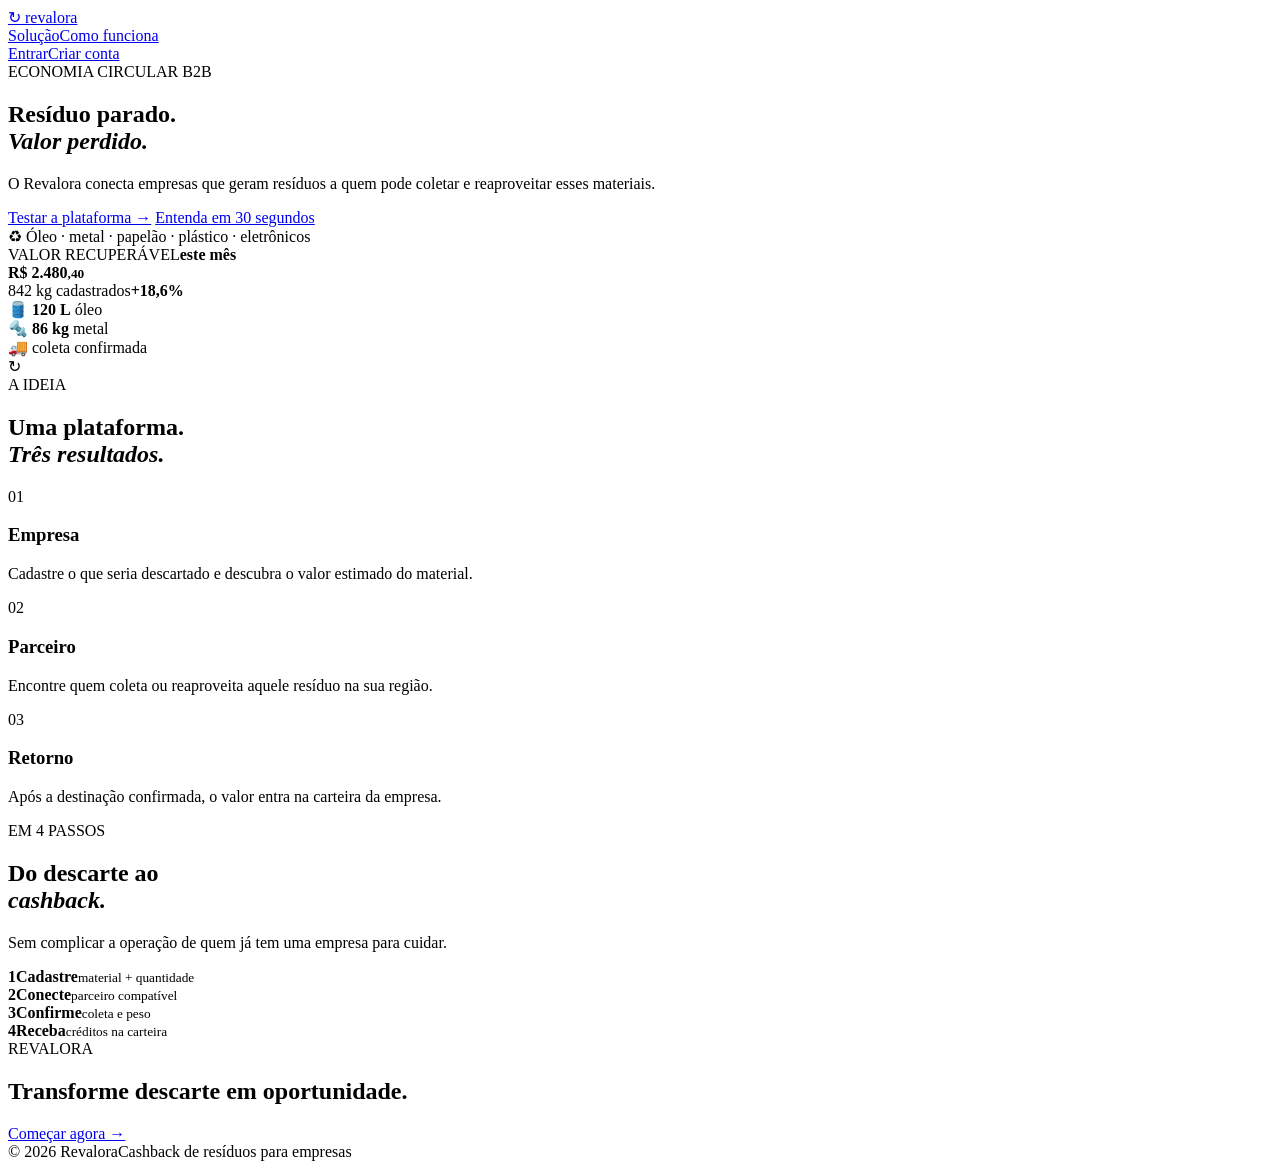
==== index.html @ f768dd82 "Add files via upload" ====
<!DOCTYPE html>
<html lang="pt-BR">
<head>
  <meta charset="UTF-8">
  <meta name="viewport" content="width=device-width, initial-scale=1.0">
  <title>Revalora — Resíduo que retorna valor</title>
  <link rel="stylesheet" href="css/styles.css">
</head>
<body class="landing">
  <header class="landing-header">
    <a class="logo" href="index.html"><span>↻</span> revalora</a>
    <nav><a href="#solucao">Solução</a><a href="#fluxo">Como funciona</a></nav>
    <div class="header-buttons"><a class="btn ghost" href="login.html">Entrar</a><a class="btn solid" href="cadastro.html">Criar conta</a></div>
  </header>

  <main>
    <section class="hero-v2">
      <div class="hero-v2-copy">
        <span class="tag">ECONOMIA CIRCULAR B2B</span>
        <h1>Resíduo parado.<br><em>Valor perdido.</em></h1>
        <p>O Revalora conecta empresas que geram resíduos a quem pode coletar e reaproveitar esses materiais.</p>
        <div class="hero-v2-actions">
          <a class="btn solid big" href="cadastro.html">Testar a plataforma →</a>
          <a class="text-link" href="#fluxo">Entenda em 30 segundos</a>
        </div>
        <div class="hero-note"><span>♻</span> Óleo · metal · papelão · plástico · eletrônicos</div>
      </div>

      <div class="hero-orbit">
        <div class="orbit-card main-orbit">
          <div class="orbit-top"><span>VALOR RECUPERÁVEL</span><b>este mês</b></div>
          <strong>R$ 2.480<small>,40</small></strong>
          <div class="orbit-bar"><i></i></div>
          <div class="orbit-foot"><span>842 kg cadastrados</span><b>+18,6%</b></div>
        </div>
        <div class="orbit-pill pill-one">🛢️ <b>120 L</b> óleo</div>
        <div class="orbit-pill pill-two">🔩 <b>86 kg</b> metal</div>
        <div class="orbit-pill pill-three">🚚 coleta confirmada</div>
        <div class="orbit-center">↻</div>
      </div>
    </section>

    <section id="solucao" class="section-v2">
      <div class="section-intro">
        <span class="tag">A IDEIA</span>
        <h2>Uma plataforma.<br><em>Três resultados.</em></h2>
      </div>
      <div class="result-grid">
        <article><span>01</span><h3>Empresa</h3><p>Cadastre o que seria descartado e descubra o valor estimado do material.</p></article>
        <article><span>02</span><h3>Parceiro</h3><p>Encontre quem coleta ou reaproveita aquele resíduo na sua região.</p></article>
        <article><span>03</span><h3>Retorno</h3><p>Após a destinação confirmada, o valor entra na carteira da empresa.</p></article>
      </div>
    </section>

    <section id="fluxo" class="section-v2 dark-band">
      <div class="flow-copy"><span class="tag light">EM 4 PASSOS</span><h2>Do descarte ao<br><em>cashback.</em></h2><p>Sem complicar a operação de quem já tem uma empresa para cuidar.</p></div>
      <div class="flow-line">
        <div><b>1</b><strong>Cadastre</strong><small>material + quantidade</small></div>
        <div><b>2</b><strong>Conecte</strong><small>parceiro compatível</small></div>
        <div><b>3</b><strong>Confirme</strong><small>coleta e peso</small></div>
        <div><b>4</b><strong>Receba</strong><small>créditos na carteira</small></div>
      </div>
    </section>

    <section class="cta-v2">
      <div><span class="tag light">REVALORA</span><h2>Transforme descarte em oportunidade.</h2></div>
      <a class="btn light-btn big" href="cadastro.html">Começar agora →</a>
    </section>
  </main>

  <footer class="landing-footer-v2"><span>© 2026 Revalora</span><span>Cashback de resíduos para empresas</span></footer>
</body>
</html>
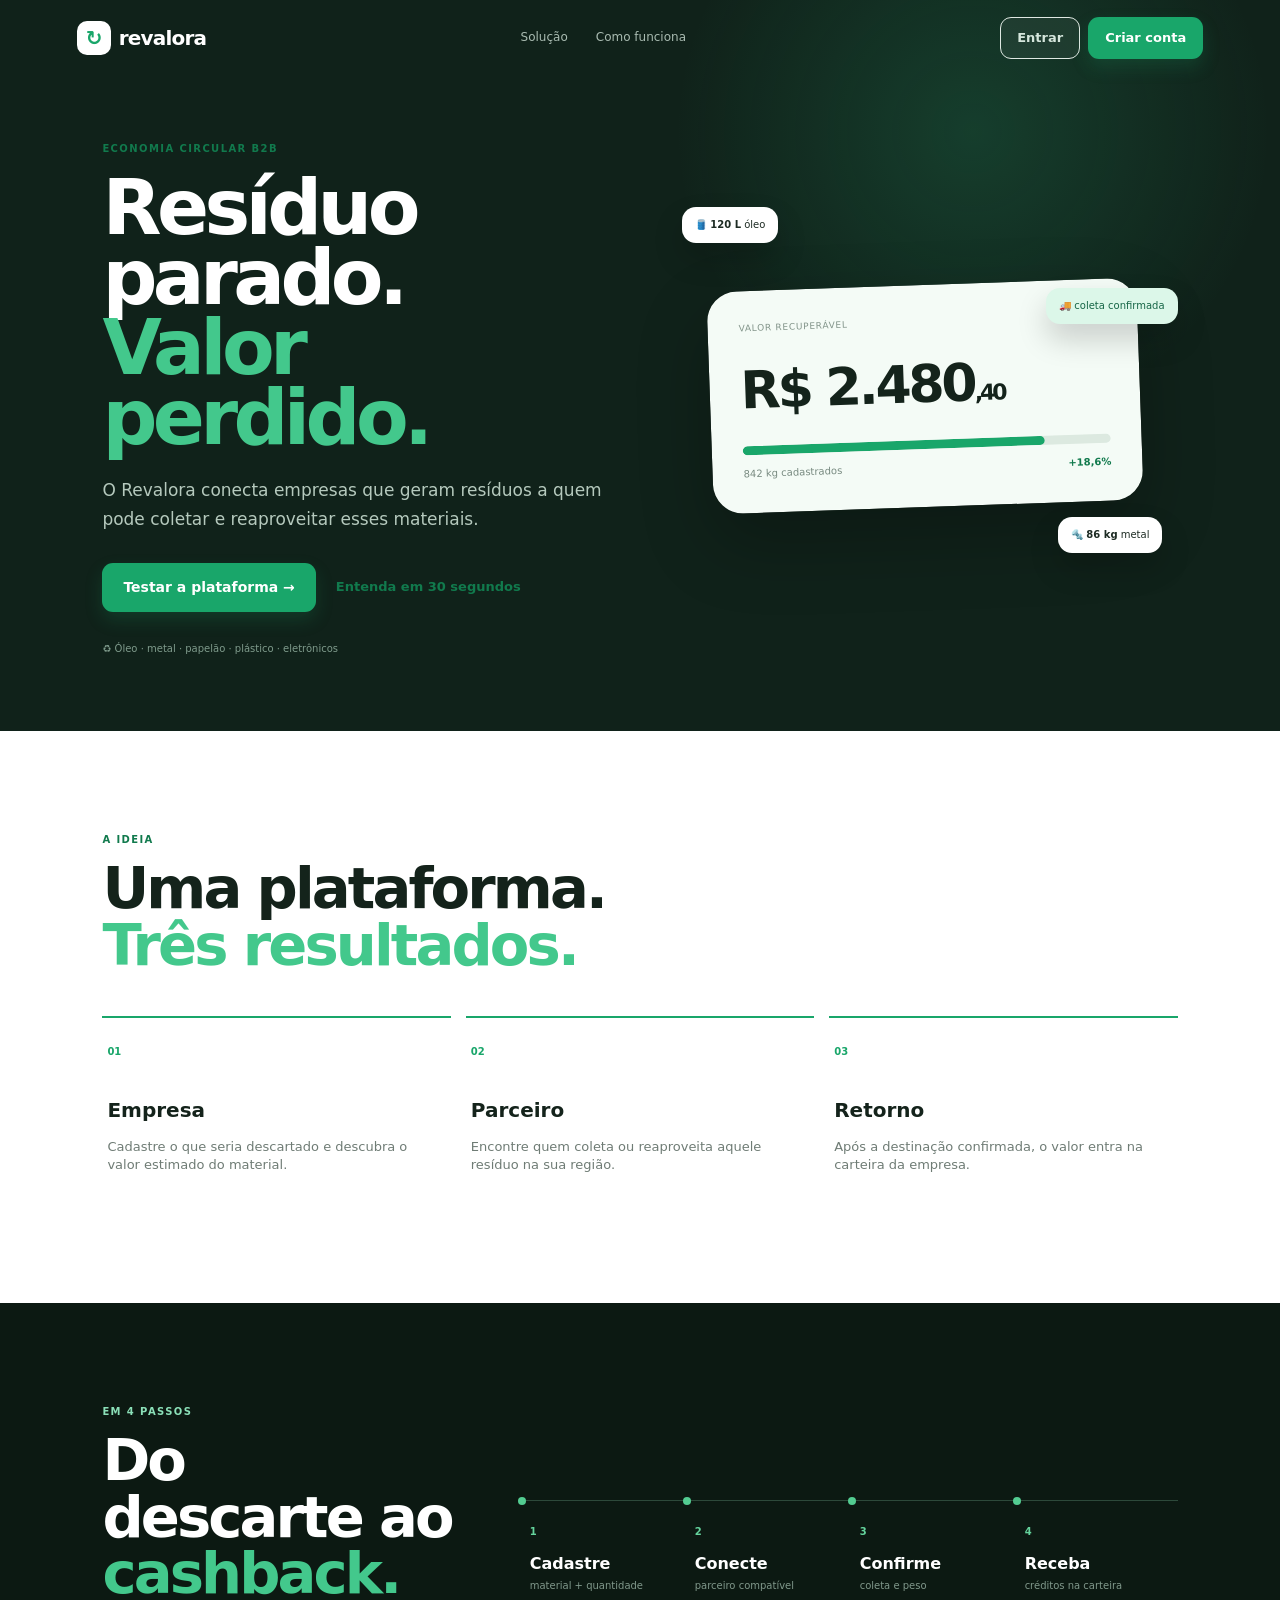
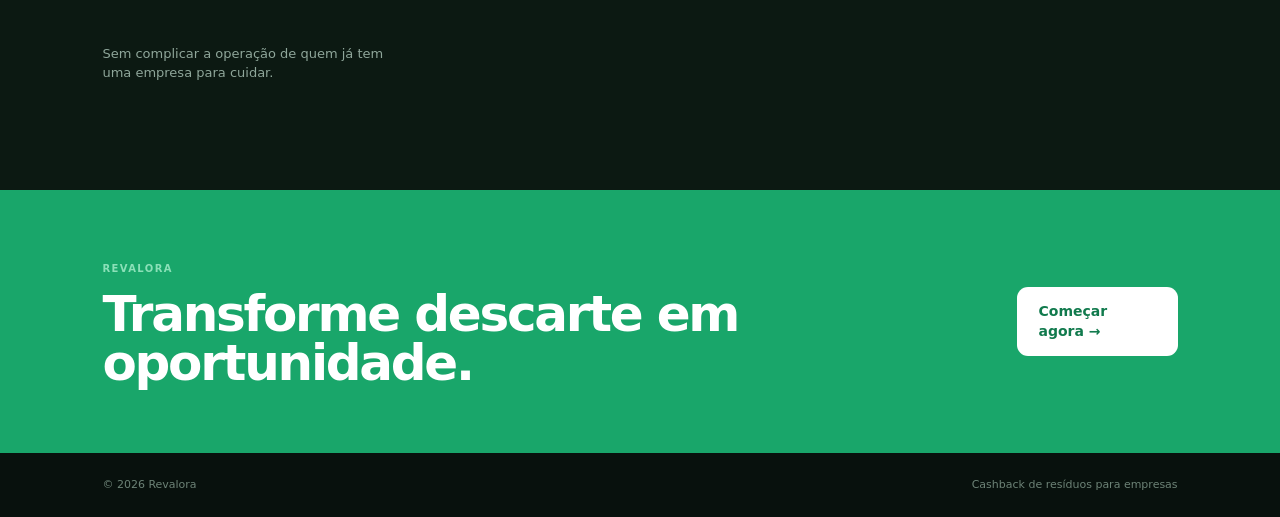
==== commit dbf88f2d: "Add files via upload" ====
--- a/index.html
+++ b/index.html
@@ -4,7 +4,7 @@
   <meta charset="UTF-8">
   <meta name="viewport" content="width=device-width, initial-scale=1.0">
   <title>Revalora — Resíduo que retorna valor</title>
-  <link rel="stylesheet" href="css/styles.css">
+  <link rel="stylesheet" href="styles.css">
 </head>
 <body class="landing">
   <header class="landing-header">
--- a/styles.css
+++ b/styles.css
@@ -0,0 +1,45 @@
+
+:root{
+  --bg:#f4f7f5;--card:#fff;--text:#14231b;--muted:#6f7c75;--line:#dfe8e2;
+  --green:#19a66a;--green-2:#117a4d;--green-soft:#e7f7ee;--dark:#10221a;
+  --amber:#b8731c;--amber-soft:#fff0db;--shadow:0 15px 45px rgba(17,42,29,.08);
+  --font:Inter,ui-sans-serif,system-ui,-apple-system,BlinkMacSystemFont,"Segoe UI",sans-serif;
+}
+*{box-sizing:border-box}html{scroll-behavior:smooth}body{margin:0;font-family:var(--font);background:var(--bg);color:var(--text);line-height:1.45}
+body.dark{--bg:#0c1410;--card:#121d17;--text:#eef8f2;--muted:#91a097;--line:#26372f;--green-soft:#123a29;--shadow:0 18px 55px rgba(0,0,0,.25)}
+a{text-decoration:none;color:inherit}button,input,select{font:inherit}button{cursor:pointer}.hidden{display:none!important}
+.logo{font-weight:900;letter-spacing:-.04em;font-size:20px;display:inline-flex;align-items:center;gap:8px}.logo span{display:grid;place-items:center;width:34px;height:34px;border-radius:10px;background:var(--green);color:#fff;font-size:20px}
+.tag{font-size:10px;letter-spacing:.14em;font-weight:850;color:var(--green-2)}.tag.light{color:#8be0b8}.text-link{font-size:13px;font-weight:800;color:var(--green-2)}.green-text{color:var(--green-2)!important}
+.btn{display:inline-flex;align-items:center;justify-content:center;gap:8px;padding:11px 16px;border-radius:11px;border:1px solid transparent;font-size:13px;font-weight:800;transition:.18s}.btn:hover{transform:translateY(-1px)}.btn.solid{background:var(--green);color:#fff;box-shadow:0 8px 18px rgba(25,166,106,.18)}.btn.solid:hover{background:var(--green-2)}.btn.ghost{border-color:#dfe8e2;color:#d5e6dc;background:rgba(255,255,255,.05)}.btn.light-btn{background:#fff;color:var(--green-2)}.btn.outline{border-color:var(--line);background:var(--card);color:var(--text)}.btn.wide{width:100%}.btn.big{padding:13px 20px;font-size:14px}.btn.small{padding:8px 11px;font-size:11px}
+
+.landing{background:#10221a;color:#fff}.landing-header{height:76px;display:flex;align-items:center;justify-content:space-between;padding:0 6vw;position:absolute;left:0;right:0;top:0;z-index:10}.landing .logo{color:#fff}.landing .logo span{background:#fff;color:var(--green)}
+.landing-header nav{display:flex;gap:28px;color:#a9bbb1;font-size:12px}.landing-header nav a:hover{color:#fff}.header-buttons{display:flex;gap:8px}
+.hero-v2{min-height:720px;padding:135px 8vw 75px;display:grid;grid-template-columns:1fr 1fr;gap:5vw;align-items:center;background:radial-gradient(circle at 76% 18%,rgba(47,188,128,.18),transparent 26%),#10221a}
+.hero-v2-copy{max-width:650px}.hero-v2-copy h1{font-size:clamp(52px,6vw,82px);line-height:.91;letter-spacing:-.06em;margin:15px 0 23px}.hero-v2-copy h1 em,.section-v2 h2 em,.dash-top h1 em{color:#43c88c;font-style:normal}.hero-v2-copy>p{max-width:580px;color:#b5c9bd;font-size:17px;line-height:1.7}.hero-v2-actions{display:flex;align-items:center;gap:20px;margin-top:30px;flex-wrap:wrap}.hero-note{margin-top:30px;color:#7f9b8c;font-size:10px}.hero-orbit{min-height:450px;position:relative;display:grid;place-items:center}.main-orbit{width:min(430px,82vw);padding:30px;border-radius:30px;background:#f4fbf6;color:var(--text);box-shadow:0 30px 70px rgba(0,0,0,.25);position:relative;z-index:3;transform:rotate(-2deg)}
+.orbit-card{border:1px solid rgba(255,255,255,.15)}.orbit-top{display:flex;justify-content:space-between;font-size:9px;color:#82948a;letter-spacing:.08em}.orbit-top b{font-size:9px;color:var(--green-2);letter-spacing:0}.main-orbit>strong{display:block;font-size:52px;letter-spacing:-.06em;margin:18px 0}.main-orbit>strong small{font-size:22px}.orbit-bar{height:9px;background:#dce9e0;border-radius:999px;overflow:hidden}.orbit-bar i{display:block;width:82%;height:100%;background:var(--green);border-radius:999px}.orbit-foot{display:flex;justify-content:space-between;margin-top:12px;font-size:10px;color:#788a80}.orbit-foot b{color:var(--green-2)}.orbit-pill{position:absolute;background:#fff;color:#1d2b23;padding:11px 13px;border-radius:14px;box-shadow:0 15px 30px rgba(0,0,0,.18);font-size:10px;z-index:4}.pill-one{top:8%;left:2%}.pill-two{bottom:15%;right:3%}.pill-three{right:0;top:26%;background:#dcf7e9;color:#166546}.orbit-center{position:absolute;display:grid;place-items:center;width:120px;height:120px;border:1px solid rgba(98,207,157,.18);border-radius:50%;font-size:60px;color:rgba(90,210,156,.12);z-index:1}
+.section-v2{padding:95px 8vw;background:#fff;color:var(--text)}.dark-band{background:#0c1912;color:#fff}.section-intro{max-width:600px}.section-v2 h2{font-size:clamp(38px,4.5vw,60px);line-height:.98;letter-spacing:-.05em;margin:12px 0 42px}.result-grid{display:grid;grid-template-columns:repeat(3,1fr);gap:15px}.result-grid article{border-top:2px solid var(--green);padding:20px 5px}.result-grid article>span{font-size:10px;color:var(--green);font-weight:900}.result-grid h3{margin:34px 0 8px;font-size:20px}.result-grid p{color:var(--muted);font-size:13px;max-width:310px}.dark-band{display:grid;grid-template-columns:.7fr 1.3fr;gap:60px;align-items:center}.flow-copy p{color:#8fa69a;font-size:13px;max-width:300px}.flow-line{display:grid;grid-template-columns:repeat(4,1fr);gap:0;border-top:1px solid #2d493a}.flow-line>div{padding:24px 12px 0;position:relative}.flow-line>div:before{content:"";position:absolute;top:-4px;left:0;width:8px;height:8px;background:#53cc91;border-radius:50%}.flow-line b{display:block;color:#65d49d;font-size:10px}.flow-line strong{display:block;margin-top:12px}.flow-line small{display:block;color:#80988b;font-size:10px;margin-top:4px}.cta-v2{padding:65px 8vw;background:var(--green);color:#fff;display:flex;justify-content:space-between;gap:25px;align-items:center}.cta-v2 h2{font-size:clamp(32px,4vw,50px);line-height:.98;letter-spacing:-.045em;margin:11px 0 0}.landing-footer-v2{padding:24px 8vw;background:#08110d;color:#6d8377;display:flex;justify-content:space-between;font-size:11px}
+
+.auth-v2{min-height:100vh;display:grid;place-items:center;background:radial-gradient(circle at 50% 0%,#dff5e9,transparent 34%),var(--bg);padding:25px}.auth-box{width:min(430px,100%);background:var(--card);border:1px solid var(--line);padding:36px;border-radius:22px;box-shadow:var(--shadow)}.auth-title{margin:38px 0 0}.auth-title h1{font-size:37px;letter-spacing:-.045em;margin:10px 0 6px}.auth-title p{color:var(--muted);font-size:13px;margin:0}.form-v2{display:grid;gap:15px;margin-top:25px}.form-v2 label{font-size:11px;font-weight:800;color:var(--muted)}.form-v2 input,.form-v2 select,.toolbar-v2 input,.toolbar-v2 select,.partner-search input{display:block;width:100%;margin-top:6px;border:1px solid var(--line);background:transparent;color:var(--text);padding:12px 13px;border-radius:10px;outline:none}.form-v2 input:focus,.toolbar-v2 input:focus,.partner-search input:focus{border-color:#76bd9c;box-shadow:0 0 0 3px rgba(25,166,106,.08)}.password{position:relative}.password input{padding-right:65px}.show-pass{position:absolute;right:10px;top:50%;transform:translateY(-50%);border:0;background:none;color:var(--green-2);font-size:10px;font-weight:900}.check{display:flex!important;gap:8px;align-items:center;font-weight:600!important}.check input{width:auto;margin:0}.auth-bottom{display:flex;justify-content:center;gap:6px;font-size:11px;color:var(--muted);margin-top:22px}.auth-bottom a{color:var(--green-2);font-weight:800}.demo-note{display:block;text-align:center;color:#98a49e;font-size:9px;margin-top:16px}.alert{margin-top:18px;padding:11px 12px;border-radius:10px;font-size:11px;font-weight:750}.alert.error{background:#ffe9e9;color:#a54949}.alert.success{background:#e5f7ec;color:#1f7f55}
+
+.app-v2{background:var(--bg);color:var(--text);min-height:100vh}.app-header{height:72px;background:var(--card);border-bottom:1px solid var(--line);display:flex;align-items:center;justify-content:space-between;padding:0 4vw;position:sticky;top:0;z-index:30}.app-nav{display:flex;gap:5px;background:var(--bg);padding:4px;border-radius:11px}.app-nav a{padding:8px 12px;color:var(--muted);font-size:11px;font-weight:800;border-radius:8px}.app-nav a:hover,.app-nav a.on{background:var(--card);color:var(--green-2);box-shadow:0 2px 7px rgba(0,0,0,.04)}.header-user{display:flex;align-items:center;gap:8px}.circle-btn{width:34px;height:34px;border:1px solid var(--line);background:var(--card);color:var(--muted);border-radius:10px}.user-initials{width:34px;height:34px;display:grid;place-items:center;background:var(--green-soft);color:var(--green-2);border-radius:10px;font-weight:900;font-size:10px}.user-initials.large{width:42px;height:42px}.app-content{max-width:1220px;margin:0 auto;padding:28px 4vw 45px}.dash-top,.page-heading-v2{display:flex;justify-content:space-between;gap:25px;align-items:end}.dash-top h1,.page-heading-v2 h1{font-size:37px;line-height:1.03;letter-spacing:-.045em;margin:9px 0 7px}.dash-top p,.page-heading-v2 p{margin:0;color:var(--muted);font-size:12px}.balance-card{margin-top:22px;min-height:210px;border-radius:24px;background:linear-gradient(135deg,#10281d,#163c2a);color:#fff;position:relative;overflow:hidden;display:grid;grid-template-columns:1fr .45fr;gap:20px;padding:28px}.balance-main span,.balance-side small{font-size:9px;letter-spacing:.13em;color:#a4c0b1;font-weight:850}.balance-main>strong{display:block;font-size:51px;letter-spacing:-.06em;margin:16px 0 7px}.balance-main>strong small{font-size:23px}.balance-main>b{font-size:10px;color:#73dba9}.balance-side{align-self:end;padding:15px;border-left:1px solid rgba(255,255,255,.12)}.balance-side strong{display:block;font-size:21px;margin:4px 0 8px}.balance-side a{font-size:10px;color:#84deb5;font-weight:850}.balance-wave{position:absolute;right:-60px;top:-60px;width:280px;height:280px;border:1px solid rgba(103,219,163,.14);border-radius:50%}.balance-wave:after{content:"";position:absolute;inset:35px;border:1px solid rgba(103,219,163,.10);border-radius:50%}
+.stat-strip{display:grid;grid-template-columns:repeat(4,1fr);gap:12px;margin:14px 0}.stat-strip>div{background:var(--card);border:1px solid var(--line);border-radius:14px;padding:16px}.stat-strip span{float:right;color:var(--green);font-size:14px}.stat-strip small{display:block;color:var(--muted);font-size:9px}.stat-strip strong{display:block;font-size:20px;margin-top:4px}.stat-strip b{font-size:9px;color:var(--green-2)}
+.dash-grid{display:grid;grid-template-columns:1.3fr .7fr;gap:12px}.panel-v2{background:var(--card);border:1px solid var(--line);border-radius:16px;padding:20px}.panel-title{display:flex;justify-content:space-between;align-items:flex-start;gap:15px;margin-bottom:18px}.panel-title h2{font-size:16px;margin:5px 0 0;letter-spacing:-.02em}.panel-title>a{font-size:10px;color:var(--green-2);font-weight:850}.latest-list{display:grid}.latest-list>div{display:grid;grid-template-columns:35px 1fr auto;gap:10px;align-items:center;padding:12px 0;border-bottom:1px solid var(--line)}.latest-list>div:last-child{border-bottom:0}.material-symbol{width:34px;height:34px;display:grid;place-items:center;border-radius:10px;font-style:normal}.oil{background:#eee8ff}.paper{background:#fff0de}.metal{background:#ffeedd}.plastic{background:#e7efff}.latest-list strong{display:block;font-size:11px}.latest-list small{display:block;color:var(--muted);font-size:9px;margin-top:2px}.latest-list>b{font-size:10px}.impact-big{padding:18px 0 14px}.impact-big strong{display:block;font-size:47px;letter-spacing:-.06em}.impact-big span{font-size:11px;color:var(--muted)}.impact-meter{display:flex;align-items:center;gap:10px}.impact-meter>div{height:8px;background:var(--bg);border-radius:999px;overflow:hidden;flex:1}.impact-meter i{display:block;height:100%;background:var(--green);border-radius:999px}.impact-meter strong{font-size:11px}.impact-panel p{font-size:10px;color:var(--muted);line-height:1.6}.impact-chips{display:flex;gap:6px;flex-wrap:wrap}.impact-chips span{font-size:9px;padding:7px 8px;border-radius:8px;background:var(--green-soft);color:var(--green-2)}
+.quick-actions{display:grid;grid-template-columns:repeat(3,1fr);gap:12px;margin-top:12px}.quick-actions>a{background:var(--card);border:1px solid var(--line);border-radius:14px;padding:16px;display:grid;grid-template-columns:36px 1fr;column-gap:10px}.quick-actions>a:hover{border-color:#abd9c0}.quick-actions span{grid-row:span 2;width:34px;height:34px;border-radius:10px;background:var(--green-soft);display:grid;place-items:center;color:var(--green-2)}.quick-actions strong{font-size:11px}.quick-actions small{font-size:9px;color:var(--muted)}
+
+.page-heading-v2{align-items:center}.summary-row{display:grid;grid-template-columns:repeat(3,1fr);gap:12px;margin:18px 0 12px}.summary-row>div{background:var(--card);border:1px solid var(--line);border-radius:13px;padding:15px}.summary-row small{color:var(--muted);font-size:9px}.summary-row strong{display:block;font-size:20px;margin-top:3px}.toolbar-v2{display:flex;gap:8px;margin-bottom:12px}.toolbar-v2 input{margin:0;flex:1}.toolbar-v2 select{margin:0;width:140px}.residue-cards{display:grid}.residue-item{display:grid;grid-template-columns:38px 1fr auto;gap:12px;align-items:center;padding:15px 0;border-bottom:1px solid var(--line)}.residue-item:last-child{border-bottom:0}.residue-info strong{display:block;font-size:11px}.residue-info small{font-size:9px;color:var(--muted)}.residue-value{text-align:right}.residue-value>strong{display:block;font-size:11px;margin-bottom:5px}.badge{display:inline-flex;padding:5px 8px;border-radius:999px;font-size:8px;font-weight:900}.badge.green{background:var(--green-soft);color:var(--green-2)}.badge.amber{background:var(--amber-soft);color:var(--amber)}.badge.gray{background:#eef2ef;color:#65736b}.two-fields{display:grid;grid-template-columns:1fr 1fr;gap:10px}.estimate-v2{display:flex;justify-content:space-between;align-items:center;background:var(--green-soft);border-radius:11px;padding:12px}.estimate-v2 span{font-size:10px;color:var(--muted)}.estimate-v2 strong{font-size:20px;color:var(--green-2)}
+
+.collection-highlight{background:linear-gradient(135deg,#17392a,#0e2218);color:#fff;border-radius:20px;padding:26px;display:flex;justify-content:space-between;gap:20px;align-items:center;margin:20px 0 12px}.collection-highlight h2{font-size:28px;margin:8px 0 3px}.collection-highlight p{color:#a5bdaf;font-size:11px}.collection-time{margin-top:18px;font-size:11px}.collection-time b{margin-left:9px;color:#81dfb3}.pickup-route{display:flex;align-items:center;gap:12px;color:#89dcb3}.route-path{height:1px;width:110px;background:linear-gradient(90deg,#4cc994,transparent);position:relative}.route-path:after{content:"";width:6px;height:6px;border:2px solid #4cc994;border-radius:50%;position:absolute;right:0;top:-4px}.collection-list{display:grid}.collection-row{display:grid;grid-template-columns:46px 1fr 90px 90px;gap:12px;align-items:center;padding:13px 0;border-bottom:1px solid var(--line);font-size:10px}.collection-row:last-child{border-bottom:0}.collection-row strong{display:block}.collection-row small{display:block;color:var(--muted);font-size:9px;margin-top:2px}.date-box{width:39px;height:39px;border-radius:9px;background:var(--green-soft);display:grid;place-items:center;align-content:center;color:var(--green-2)}.date-box b{font-size:15px;line-height:1}.date-box small{font-size:7px}.date-box.done{background:#eef2ef;color:#718078}
+
+.partner-search{margin:16px 0 12px}.partner-search input{margin:0}.chip-row{display:flex;gap:6px;overflow:auto;margin-top:9px;padding-bottom:2px}.chip{border:1px solid var(--line);background:var(--card);color:var(--muted);padding:7px 10px;border-radius:8px;font-size:9px;font-weight:850}.chip.active{background:var(--green-soft);color:var(--green-2);border-color:#b8ddca}.partner-v2-grid{display:grid;grid-template-columns:repeat(4,1fr);gap:12px}.partner-v2-card{background:var(--card);border:1px solid var(--line);border-radius:15px;padding:17px}.partner-head{display:flex;justify-content:space-between}.partner-logo{width:42px;height:42px;border-radius:12px;display:grid;place-items:center;font-size:10px;font-weight:900}.oil-logo{background:#eae3ff;color:#7151bb}.metal-logo{background:#fff0de;color:#a66b1b}.paper-logo{background:#e4edff;color:#5575b5}.purple-logo{background:#eee8ff;color:#7051b2}.partner-v2-card h3{font-size:16px;margin:16px 0 6px}.partner-v2-card p{font-size:10px;color:var(--muted);min-height:42px}.partner-foot{padding-top:13px;border-top:1px solid var(--line);display:flex;justify-content:space-between;align-items:center;font-size:8px;color:var(--muted)}
+
+.wallet-top{background:linear-gradient(135deg,#173d2c,#10231a);color:#fff;border-radius:21px;padding:28px;display:flex;justify-content:space-between;align-items:end;gap:15px}.wallet-top h1{font-size:50px;letter-spacing:-.06em;margin:10px 0 0}.wallet-top h1 small{font-size:22px}.wallet-top p{color:#99b2a4;font-size:10px;margin:0}.wallet-cards{display:grid;grid-template-columns:repeat(3,1fr);gap:12px;margin:12px 0}.wallet-cards>div{background:var(--card);border:1px solid var(--line);border-radius:14px;padding:16px}.wallet-cards small,.wallet-cards span{color:var(--muted);font-size:9px}.wallet-cards strong{display:block;font-size:20px;margin:4px 0}.wallet-cards b{font-size:9px;color:var(--green-2)}.statement{display:grid}.statement>div{display:grid;grid-template-columns:32px 1fr auto;gap:10px;align-items:center;padding:13px 0;border-bottom:1px solid var(--line)}.statement>div:last-child{border-bottom:0}.tx{width:28px;height:28px;border-radius:9px;display:grid;place-items:center;font-weight:900}.tx.plus{background:var(--green-soft);color:var(--green-2)}.tx.minus{background:#fff0ef;color:#b05757}.statement strong{display:block;font-size:10px}.statement small{display:block;font-size:8px;color:var(--muted);margin-top:2px}.statement>b{font-size:10px}
+
+.modal{position:fixed;inset:0;background:rgba(4,15,10,.52);display:grid;place-items:center;padding:18px;z-index:90}.modal-v2{width:min(460px,100%);background:var(--card);color:var(--text);border:1px solid var(--line);border-radius:18px;padding:24px;position:relative;box-shadow:0 30px 70px rgba(0,0,0,.25)}.modal-v2 h2{font-size:26px;letter-spacing:-.04em;margin:8px 0 3px}.modal-v2>p{font-size:10px;color:var(--muted);margin:0}.modal-x{position:absolute;right:14px;top:12px;background:none;border:0;font-size:24px;color:var(--muted)}
+
+.settings-panel{position:fixed;right:0;top:0;bottom:0;width:min(360px,94vw);background:var(--card);border-left:1px solid var(--line);z-index:100;padding:25px;transform:translateX(110%);transition:.2s ease;box-shadow:-25px 0 60px rgba(0,0,0,.12)}.settings-panel.open{transform:none}.settings-overlay{display:none;position:fixed;inset:0;background:rgba(0,0,0,.28);z-index:95}.settings-overlay.show{display:block}.settings-head{display:flex;justify-content:space-between;align-items:flex-start}.settings-head h3{font-size:25px;letter-spacing:-.04em;margin:8px 0 0}.close-settings{border:0;background:none;font-size:26px;color:var(--muted)}.setting-card{display:flex;justify-content:space-between;align-items:center;padding:16px 0;border-bottom:1px solid var(--line)}.setting-card strong{display:block;font-size:11px}.setting-card small{display:block;font-size:9px;color:var(--muted);margin-top:3px}.switch input{display:none}.switch span{display:block;width:38px;height:22px;background:#d7e1db;border-radius:999px;position:relative;transition:.15s}.switch span:after{content:"";position:absolute;top:3px;left:3px;width:16px;height:16px;border-radius:50%;background:#fff;transition:.15s;box-shadow:0 1px 4px rgba(0,0,0,.15)}.switch input:checked+span{background:var(--green)}.switch input:checked+span:after{transform:translateX(16px)}.setting-profile{display:flex;align-items:center;gap:10px;padding:20px 0}.setting-profile strong{display:block;font-size:11px}.setting-profile small{display:block;font-size:9px;color:var(--muted);margin-top:2px}.logout-button{width:100%;margin-top:10px;padding:11px;border:0;background:transparent;color:#b75b5b;font-size:11px;font-weight:850}
+
+.toast-v2{position:fixed;right:20px;bottom:20px;background:#11271d;color:#fff;padding:11px 14px;border-radius:10px;font-size:10px;font-weight:800;z-index:200;box-shadow:0 16px 34px rgba(0,0,0,.2);animation:tin .2s}.toast-v2.out{animation:tout .2s forwards}@keyframes tin{from{opacity:0;transform:translateY(7px)}to{opacity:1;transform:none}}@keyframes tout{to{opacity:0;transform:translateY(7px)}}
+body.compact .app-content{padding-top:17px}body.compact .panel-v2{padding:16px}body.compact .stat-strip>div{padding:12px}body.compact .latest-list>div,.compact .statement>div{padding:9px}
+@media(max-width:1000px){.hero-v2{grid-template-columns:1fr}.hero-orbit{min-height:390px}.dark-band{grid-template-columns:1fr}.partner-v2-grid{grid-template-columns:1fr 1fr}.dash-grid{grid-template-columns:1fr}.app-nav{gap:0}.app-nav a{padding:8px 9px}.stat-strip{grid-template-columns:1fr 1fr}}
+@media(max-width:720px){.landing-header{padding:0 20px}.landing-header nav{display:none}.header-buttons .ghost{display:none}.hero-v2{padding:115px 20px 55px}.hero-v2-copy h1{font-size:54px}.hero-orbit{min-height:340px}.main-orbit{padding:23px}.main-orbit>strong{font-size:43px}.pill-one{left:-5px}.pill-two{right:-4px}.pill-three{right:-10px}.section-v2{padding:70px 20px}.result-grid,.flow-line{grid-template-columns:1fr}.flow-line{border-top:0;gap:8px}.flow-line>div{padding:15px 0 0;border-left:1px solid #2d493a;padding-left:16px}.cta-v2{padding:50px 20px;display:grid}.landing-footer-v2{padding:20px;gap:8px;display:grid}.auth-box{padding:26px}.app-header{padding:0 15px}.app-header .logo{font-size:17px}.app-nav{position:absolute;top:72px;left:12px;right:12px;overflow:auto}.app-header{margin-bottom:45px}.app-content{padding:18px 15px 35px}.dash-top,.page-heading-v2{align-items:flex-start;display:grid}.dash-top h1,.page-heading-v2 h1{font-size:30px}.balance-card{grid-template-columns:1fr;min-height:240px}.balance-side{border-left:0;border-top:1px solid rgba(255,255,255,.12);padding-left:0}.stat-strip,.summary-row,.wallet-cards,.quick-actions{grid-template-columns:1fr}.collection-highlight{display:grid}.pickup-route{justify-content:flex-end}.collection-row{grid-template-columns:42px 1fr auto}.collection-row>span:last-child{grid-column:2}.partner-v2-grid{grid-template-columns:1fr}.wallet-top{align-items:flex-start;display:grid}.wallet-top h1{font-size:43px}.toolbar-v2{display:grid}.toolbar-v2 select{width:100%}.residue-item{grid-template-columns:36px 1fr}.residue-value{grid-column:2;text-align:left}.residue-value>strong{display:inline;margin-right:7px}.two-fields{grid-template-columns:1fr}.settings-panel{padding:20px}}
+@media(max-width:440px){.hero-v2-copy h1{font-size:45px}.hero-v2-copy>p{font-size:15px}.hero-v2-actions{display:grid}.hero-v2-actions .btn{width:100%}.orbit-pill{font-size:8px}.main-orbit{width:95%}.app-nav a{font-size:10px;padding:8px 7px}.user-initials{display:none}.balance-main>strong{font-size:43px}.dash-top .btn,.page-heading-v2 .btn{width:100%}}
